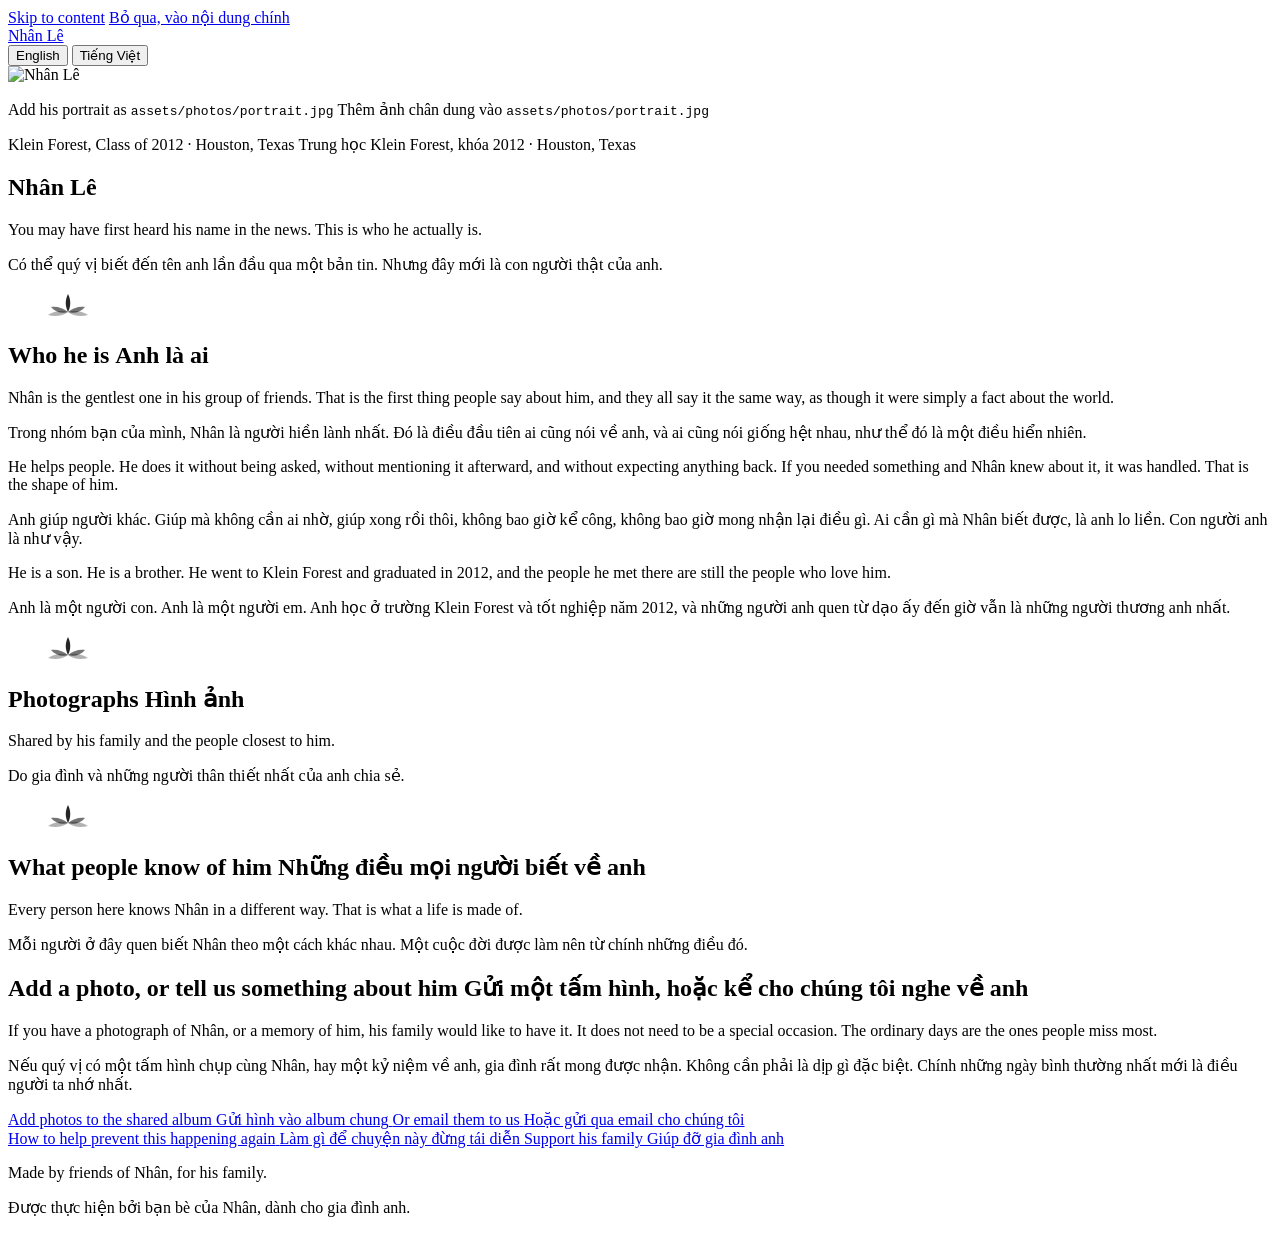
==== index.html @ 488870ab "Add files via upload" ====
<!DOCTYPE html>
<html lang="en" data-lang="en">
<head>
<meta charset="UTF-8">
<meta name="viewport" content="width=device-width, initial-scale=1.0">

<!-- ==========================================================================
     PAGE TITLE AND PREVIEW TEXT
     --------------------------------------------------------------------------
     This is what shows in a browser tab, and what appears when someone
     shares a link to this page on Facebook or in a text message.
     Edit the text between the quote marks. Leave the rest alone.
     ========================================================================== -->

<title>Meet Nhân Lê</title>
<meta name="description" content="Nhân Lê is a son, a brother, and a friend. This is a place to meet him, and to share what you know of him.">
<meta property="og:title" content="Meet Nhân Lê">
<meta property="og:description" content="You may have first heard his name in the news. This is who he actually is.">
<meta property="og:type" content="website">

<!-- Replace the line below with the full web address of the portrait photo
     once the site is live, e.g. https://yourname.github.io/nhan/assets/photos/portrait.jpg
     This controls the picture Facebook shows when someone shares the link. -->
<meta property="og:image" content="assets/photos/portrait.jpg">

<link rel="preconnect" href="https://fonts.googleapis.com">
<link rel="preconnect" href="https://fonts.gstatic.com" crossorigin>
<link href="https://fonts.googleapis.com/css2?family=Be+Vietnam+Pro:ital,wght@0,300;0,400;0,500;0,600;1,400&family=Fraunces:ital,opsz,wght@0,9..144,400;0,9..144,500;1,9..144,400&display=swap" rel="stylesheet">
<link rel="stylesheet" href="assets/styles.css">
</head>

<body>

<!-- ==========================================================================
     SKIP LINK — for people using a screen reader or keyboard only.
     Invisible until tabbed to. Please leave it here.
     ========================================================================== -->
<a class="skip-link" href="#main" data-lang-en>Skip to content</a>
<a class="skip-link" href="#main" lang="vi" data-lang-vi>Bỏ qua, vào nội dung chính</a>


<!-- ==========================================================================
     HEADER — his name, and the language switch
     ========================================================================== -->
<header class="site-header">
  <a class="site-mark" href="index.html">Nhân Lê</a>

  <!-- LANGUAGE SWITCH
       Do not edit these buttons. They turn the whole site between
       English and Vietnamese. -->
  <div class="lang-switch" role="group" aria-label="Language / Ngôn ngữ">
    <button type="button" class="lang-btn" data-set-lang="en">English</button>
    <button type="button" class="lang-btn" data-set-lang="vi" lang="vi">Tiếng Việt</button>
  </div>
</header>


<main id="main">

<!-- ==========================================================================
     SECTION 1 — THE OPENING
     --------------------------------------------------------------------------
     HOW THE TWO LANGUAGES WORK, EVERYWHERE ON THIS SITE:

       Every piece of writing appears twice, one right after the other.
         - the line marked  data-lang-en  is the English
         - the line marked  data-lang-vi  is the Vietnamese

       Only one is ever visible at a time. The site hides the other.

       To change the wording, edit BOTH lines so they keep saying the
       same thing. If you only speak one of the two languages, edit the
       one you know and ask someone to match the other.

     PUTTING THE PHOTO IN:
       Save his portrait as   assets/photos/portrait.jpg
       and it will appear here automatically. Nothing else to change.
     ========================================================================== -->

<section class="opening">
  <div class="opening-portrait">
    <img src="assets/photos/portrait.jpg" alt="Nhân Lê" onerror="this.closest('.opening-portrait').classList.add('is-empty')">
    <!-- If the photo file is missing, this note shows instead so the page
         never looks broken. It disappears on its own once the photo exists. -->
    <p class="portrait-missing">
      <span data-lang-en>Add his portrait as <code>assets/photos/portrait.jpg</code></span>
      <span lang="vi" data-lang-vi>Thêm ảnh chân dung vào <code>assets/photos/portrait.jpg</code></span>
    </p>
  </div>

  <div class="opening-words">
    <p class="eyebrow">
      <span data-lang-en>Klein Forest, Class of 2012 &middot; Houston, Texas</span>
      <span lang="vi" data-lang-vi>Trung học Klein Forest, khóa 2012 &middot; Houston, Texas</span>
    </p>

    <h1 class="display">Nhân Lê</h1>

    <p class="lede" data-lang-en>You may have first heard his name in the news. This is who he actually is.</p>
    <p class="lede" lang="vi" data-lang-vi>Có thể quý vị biết đến tên anh lần đầu qua một bản tin. Nhưng đây mới là con người thật của anh.</p>
  </div>
</section>


<!-- Lotus divider. It repeats between sections. Purely visual. -->
<div class="divider" aria-hidden="true">
  <svg viewBox="0 0 120 28" width="120" height="28" fill="none">
    <path d="M60 4c-3 6-3 12 0 18 3-6 3-12 0-18Z" fill="currentColor" opacity=".85"/>
    <path d="M60 22c-5-4-11-6-17-5 4 5 11 7 17 5Z" fill="currentColor" opacity=".55"/>
    <path d="M60 22c5-4 11-6 17-5-4 5-11 7-17 5Z" fill="currentColor" opacity=".55"/>
    <path d="M60 22c-7-2-14-1-20 3 7 2 15 1 20-3Z" fill="currentColor" opacity=".3"/>
    <path d="M60 22c7-2 14-1 20 3-7 2-15 1-20-3Z" fill="currentColor" opacity=".3"/>
  </svg>
</div>


<!-- ==========================================================================
     SECTION 2 — WHO HE IS
     --------------------------------------------------------------------------
     THIS IS THE MOST IMPORTANT SECTION ON THE SITE, AND THE ONE THAT
     SHOULD BE WRITTEN BY HIS FAMILY, NOT BY US.

     What is written below is a starting point only, drawn from what his
     friends have already said publicly. Please replace it with the
     family's own words as soon as they are ready to give them.

     Keep it in the present tense. He is, not he was.
     ========================================================================== -->

<section class="panel">
  <h2 class="section-title">
    <span data-lang-en>Who he is</span>
    <span lang="vi" data-lang-vi>Anh là ai</span>
  </h2>

  <div class="prose">
    <p data-lang-en>Nhân is the gentlest one in his group of friends. That is the first thing people say about him, and they all say it the same way, as though it were simply a fact about the world.</p>
    <p lang="vi" data-lang-vi>Trong nhóm bạn của mình, Nhân là người hiền lành nhất. Đó là điều đầu tiên ai cũng nói về anh, và ai cũng nói giống hệt nhau, như thể đó là một điều hiển nhiên.</p>

    <p data-lang-en>He helps people. He does it without being asked, without mentioning it afterward, and without expecting anything back. If you needed something and Nhân knew about it, it was handled. That is the shape of him.</p>
    <p lang="vi" data-lang-vi>Anh giúp người khác. Giúp mà không cần ai nhờ, giúp xong rồi thôi, không bao giờ kể công, không bao giờ mong nhận lại điều gì. Ai cần gì mà Nhân biết được, là anh lo liền. Con người anh là như vậy.</p>

    <p data-lang-en>He is a son. He is a brother. He went to Klein Forest and graduated in 2012, and the people he met there are still the people who love him.</p>
    <p lang="vi" data-lang-vi>Anh là một người con. Anh là một người em. Anh học ở trường Klein Forest và tốt nghiệp năm 2012, và những người anh quen từ dạo ấy đến giờ vẫn là những người thương anh nhất.</p>

    <!-- ADD MORE HERE.
         Good things to ask his family and friends for:
           - what he does for work, and what he is like at it
           - the food he makes, or always orders
           - something he is stubborn about
           - a habit everyone teases him for
           - what he is like as a brother, as a son
         One specific detail is worth more than a paragraph of praise. -->
  </div>
</section>


<div class="divider" aria-hidden="true">
  <svg viewBox="0 0 120 28" width="120" height="28" fill="none">
    <path d="M60 4c-3 6-3 12 0 18 3-6 3-12 0-18Z" fill="currentColor" opacity=".85"/>
    <path d="M60 22c-5-4-11-6-17-5 4 5 11 7 17 5Z" fill="currentColor" opacity=".55"/>
    <path d="M60 22c5-4 11-6 17-5-4 5-11 7-17 5Z" fill="currentColor" opacity=".55"/>
    <path d="M60 22c-7-2-14-1-20 3 7 2 15 1 20-3Z" fill="currentColor" opacity=".3"/>
    <path d="M60 22c7-2 14-1 20 3-7 2-15 1-20-3Z" fill="currentColor" opacity=".3"/>
  </svg>
</div>


<!-- ==========================================================================
     SECTION 3 — THE PHOTO WALL
     --------------------------------------------------------------------------
     You do not edit photos here. You edit them in ONE file:

         assets/photos.js

     Open that file and follow the instructions at the top. This section
     fills itself in from whatever is in that file.
     ========================================================================== -->

<section class="panel">
  <h2 class="section-title">
    <span data-lang-en>Photographs</span>
    <span lang="vi" data-lang-vi>Hình ảnh</span>
  </h2>

  <p class="section-note" data-lang-en>Shared by his family and the people closest to him.</p>
  <p class="section-note" lang="vi" data-lang-vi>Do gia đình và những người thân thiết nhất của anh chia sẻ.</p>

  <!-- The photo wall builds itself here. Do not type anything inside this div. -->
  <div class="photo-wall" id="photo-wall"></div>
</section>


<div class="divider" aria-hidden="true">
  <svg viewBox="0 0 120 28" width="120" height="28" fill="none">
    <path d="M60 4c-3 6-3 12 0 18 3-6 3-12 0-18Z" fill="currentColor" opacity=".85"/>
    <path d="M60 22c-5-4-11-6-17-5 4 5 11 7 17 5Z" fill="currentColor" opacity=".55"/>
    <path d="M60 22c5-4 11-6 17-5-4 5-11 7-17 5Z" fill="currentColor" opacity=".55"/>
    <path d="M60 22c-7-2-14-1-20 3 7 2 15 1 20-3Z" fill="currentColor" opacity=".3"/>
    <path d="M60 22c7-2 14-1 20 3-7 2-15 1-20-3Z" fill="currentColor" opacity=".3"/>
  </svg>
</div>


<!-- ==========================================================================
     SECTION 4 — MEMORIES
     --------------------------------------------------------------------------
     Same idea as the photos. You do not edit memories here.
     You edit them in ONE file:

         assets/memories.js

     Each memory is labelled by how that person knows Nhân, because that
     is the whole point of this page.
     ========================================================================== -->

<section class="panel">
  <h2 class="section-title">
    <span data-lang-en>What people know of him</span>
    <span lang="vi" data-lang-vi>Những điều mọi người biết về anh</span>
  </h2>

  <p class="section-note" data-lang-en>Every person here knows Nhân in a different way. That is what a life is made of.</p>
  <p class="section-note" lang="vi" data-lang-vi>Mỗi người ở đây quen biết Nhân theo một cách khác nhau. Một cuộc đời được làm nên từ chính những điều đó.</p>

  <!-- The memory wall builds itself here. Do not type anything inside this div. -->
  <div class="memory-wall" id="memory-wall"></div>
</section>


<!-- ==========================================================================
     SECTION 5 — HOW TO ADD SOMETHING
     --------------------------------------------------------------------------
     >>> YOU MUST EDIT THIS SECTION BEFORE SHARING THE SITE. <<<

     Right now the two buttons below do nothing. Replace the # in each
     href="#" with a real web address:

       1. PHOTO ALBUM LINK
          Make a shared album in Google Photos, set it so anyone with the
          link can ADD photos, then paste that link in.

       2. EMAIL ADDRESS
          Replace the whole href with:  mailto:youraddress@example.com
          and put the same address in the visible text too.

     A QR CODE (optional but very useful at a gathering or a service):
       Once the album link exists, generate a free QR code for it, save
       the image as   assets/photos/qr-album.png   and it will appear
       automatically in the box below.
     ========================================================================== -->

<section class="panel invite">
  <h2 class="section-title">
    <span data-lang-en>Add a photo, or tell us something about him</span>
    <span lang="vi" data-lang-vi>Gửi một tấm hình, hoặc kể cho chúng tôi nghe về anh</span>
  </h2>

  <p class="prose-center" data-lang-en>If you have a photograph of Nhân, or a memory of him, his family would like to have it. It does not need to be a special occasion. The ordinary days are the ones people miss most.</p>
  <p class="prose-center" lang="vi" data-lang-vi>Nếu quý vị có một tấm hình chụp cùng Nhân, hay một kỷ niệm về anh, gia đình rất mong được nhận. Không cần phải là dịp gì đặc biệt. Chính những ngày bình thường nhất mới là điều người ta nhớ nhất.</p>

  <div class="invite-actions">
    <a class="button" href="#">
      <span data-lang-en>Add photos to the shared album</span>
      <span lang="vi" data-lang-vi>Gửi hình vào album chung</span>
    </a>
    <a class="button button-quiet" href="#">
      <span data-lang-en>Or email them to us</span>
      <span lang="vi" data-lang-vi>Hoặc gửi qua email cho chúng tôi</span>
    </a>
  </div>

  <div class="qr" id="qr-box">
    <img src="assets/photos/qr-album.png" alt="" onerror="document.getElementById('qr-box').remove()">
    <p class="qr-caption">
      <span data-lang-en>Scan to add photos</span>
      <span lang="vi" data-lang-vi>Quét mã để gửi hình</span>
    </p>
  </div>
</section>

</main>


<!-- ==========================================================================
     FOOTER
     --------------------------------------------------------------------------
     The link to the fundraiser and the link to the action page live here,
     quietly, on purpose. This page is about Nhân. Everything else is one
     step away, for people who want it.

     >>> REPLACE the fundraiser web address below if it ever changes. <<<
     ========================================================================== -->

<footer class="site-footer">
  <div class="footer-links">
    <a href="action.html">
      <span data-lang-en>How to help prevent this happening again</span>
      <span lang="vi" data-lang-vi>Làm gì để chuyện này đừng tái diễn</span>
    </a>
    <a href="https://gofund.me/b8721de58" rel="noopener">
      <span data-lang-en>Support his family</span>
      <span lang="vi" data-lang-vi>Giúp đỡ gia đình anh</span>
    </a>
  </div>

  <p class="footer-note" data-lang-en>Made by friends of Nhân, for his family.</p>
  <p class="footer-note" lang="vi" data-lang-vi>Được thực hiện bởi bạn bè của Nhân, dành cho gia đình anh.</p>
</footer>


<!-- The order of these three files matters. Leave it as it is. -->
<script src="assets/photos.js"></script>
<script src="assets/memories.js"></script>
<script src="assets/site.js"></script>

</body>
</html>
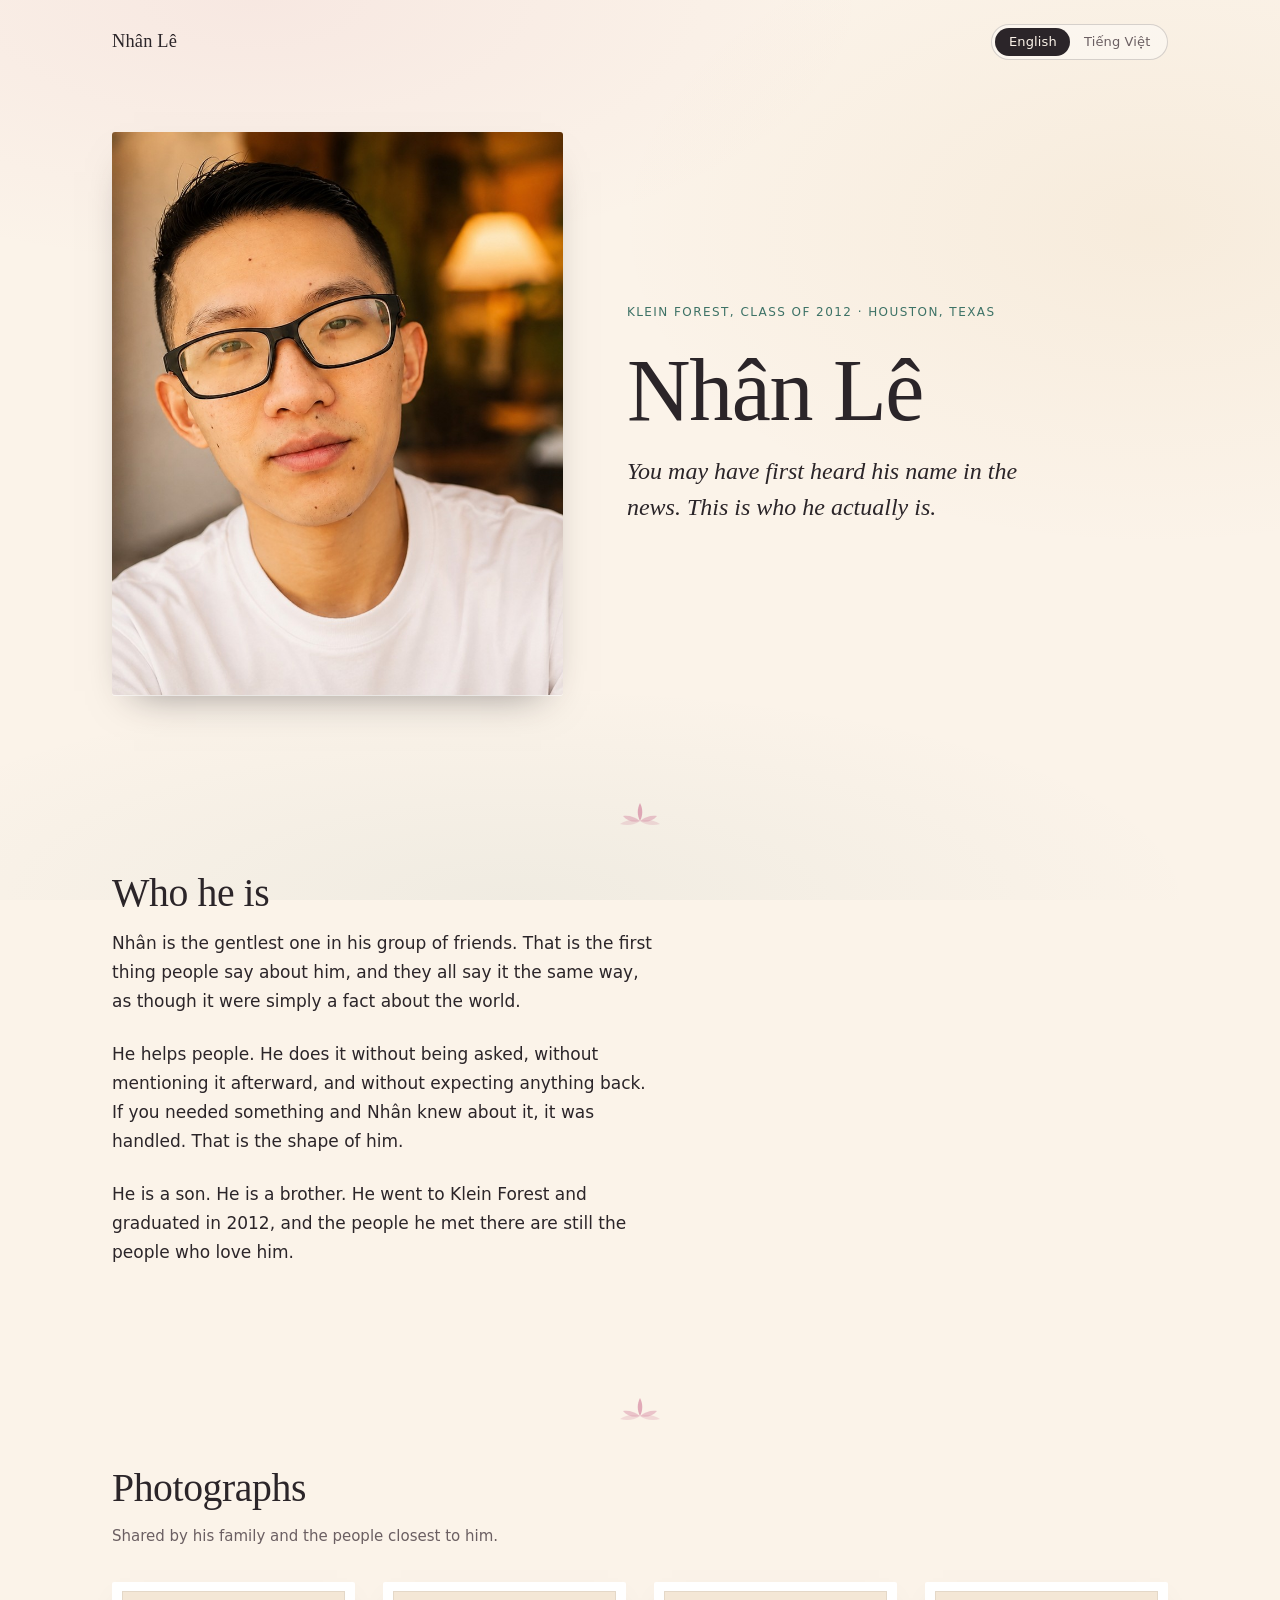
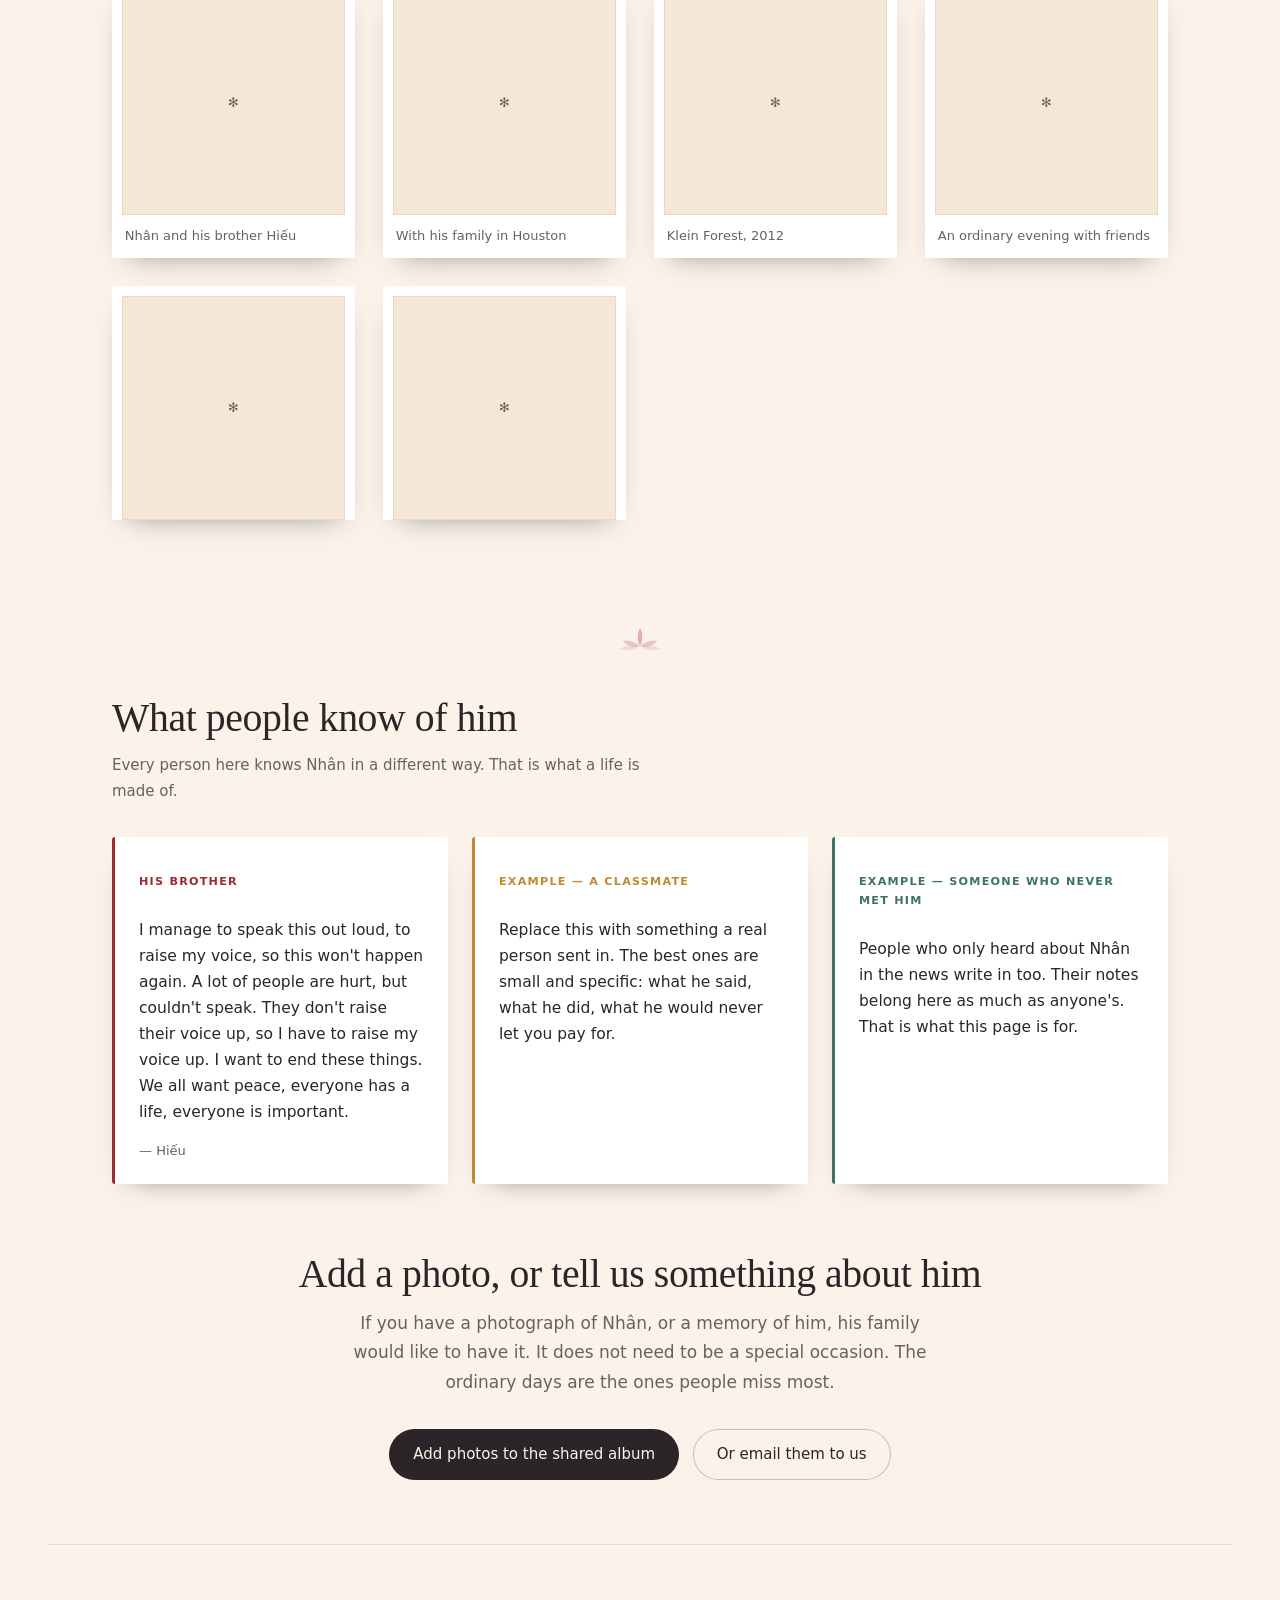
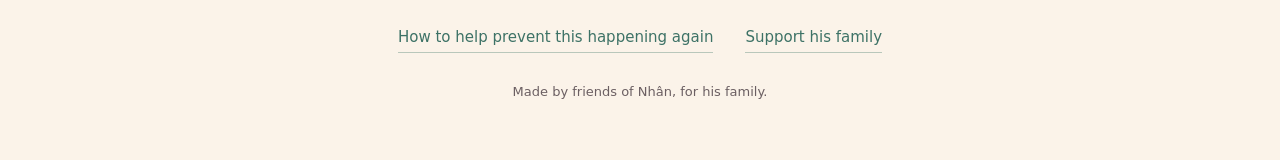
==== commit b9a71557: "Update index.html" ====
--- a/index.html
+++ b/index.html
@@ -260,11 +260,11 @@
   <p class="prose-center" lang="vi" data-lang-vi>Nếu quý vị có một tấm hình chụp cùng Nhân, hay một kỷ niệm về anh, gia đình rất mong được nhận. Không cần phải là dịp gì đặc biệt. Chính những ngày bình thường nhất mới là điều người ta nhớ nhất.</p>
 
   <div class="invite-actions">
-    <a class="button" href="#">
+    <a class="button" href="https://photos.app.goo.gl/5ySRsDkdZ94eQfMA6">
       <span data-lang-en>Add photos to the shared album</span>
       <span lang="vi" data-lang-vi>Gửi hình vào album chung</span>
     </a>
-    <a class="button button-quiet" href="#">
+    <a class="button button-quiet" href="mailto:doandjoey@gmail.com">
       <span data-lang-en>Or email them to us</span>
       <span lang="vi" data-lang-vi>Hoặc gửi qua email cho chúng tôi</span>
     </a>
--- a/assets/styles.css
+++ b/assets/styles.css
@@ -0,0 +1,585 @@
+/* ==========================================================================
+   MEET NHÂN LÊ — STYLESHEET
+   ==========================================================================
+
+   This file controls how the site looks. You do not need to touch it to
+   add photos, memories, or text. Only come in here if you want to change
+   colours, spacing, or type.
+
+   WHERE THE COLOURS COME FROM
+   ---------------------------
+   They are taken from Đông Hồ folk woodblock printing, where every colour
+   was made from something real: red from gravel stone, yellow from the
+   sophora flower, blue-green from copper rust and indigo leaf, black from
+   burnt bamboo leaves, and the warm shimmering paper from crushed
+   seashell (điệp).
+
+   Deliberately NOT used: stark white, and the heavy white-and-incense
+   imagery of a Vietnamese funeral. This page is about a living person and
+   the people connected to him, so it is warm rather than mournful. If the
+   family ever wants it to become a formal memorial, that is a decision
+   for them to make on purpose, not something built in by default.
+   ========================================================================== */
+
+:root {
+
+  /* ---- COLOURS. Change a value here and it changes everywhere. ---------- */
+  --paper:      #FBF3E9;  /* điệp paper — the warm background            */
+  --paper-deep: #F4E7D6;  /* a slightly deeper paper, for panels          */
+  --ink:        #2B2529;  /* burnt bamboo black — all body text           */
+  --ink-soft:   #6B5F62;  /* quieter text, captions, notes                */
+  --lotus:      #C4557F;  /* lotus pink — the main accent                 */
+  --gold:       #C08A2E;  /* sophora yellow — small highlights            */
+  --jade:       #3D7266;  /* copper rust green — the second accent        */
+  --crimson:    #9E2A32;  /* gravel red — used very sparingly             */
+
+  /* ---- TYPE ------------------------------------------------------------
+     Be Vietnam Pro was designed by Vietnamese type designers and handles
+     stacked accents (ế ộ ữ ằ) correctly. It is listed as a fallback after
+     the display face on purpose, so any character the display face is
+     missing still renders properly instead of breaking.
+
+     IF ANY VIETNAMESE ACCENT EVER LOOKS WRONG OR CUT OFF:
+     change --font-display below to  'Be Vietnam Pro', Georgia, serif
+     and the problem will go away.                                         */
+  --font-display: 'Fraunces', 'Be Vietnam Pro', Georgia, serif;
+  --font-body:    'Be Vietnam Pro', system-ui, -apple-system, sans-serif;
+
+  /* ---- SPACING --------------------------------------------------------- */
+  --gutter: clamp(1.25rem, 5vw, 4rem);
+  --measure: 34rem;   /* how wide a paragraph is allowed to get */
+}
+
+
+/* ==========================================================================
+   THE LANGUAGE SWITCH — how the two languages hide and show
+   --------------------------------------------------------------------------
+   Anything marked data-lang-vi disappears while the site is in English,
+   and anything marked data-lang-en disappears while it is in Vietnamese.
+   This is the entire mechanism. Please leave these four lines alone.
+   ========================================================================== */
+
+html[data-lang="en"] [data-lang-vi] { display: none !important; }
+html[data-lang="vi"] [data-lang-en] { display: none !important; }
+
+
+/* ==========================================================================
+   FOUNDATIONS
+   ========================================================================== */
+
+*, *::before, *::after { box-sizing: border-box; }
+
+html { scroll-behavior: smooth; }
+
+body {
+  margin: 0;
+  background-color: var(--paper);
+  /* The faint shimmer of điệp paper. Two very soft washes of colour. */
+  background-image:
+    radial-gradient(ellipse 80% 50% at 20% 0%,   rgba(196, 85, 127, .07), transparent 60%),
+    radial-gradient(ellipse 70% 60% at 90% 25%,  rgba(192, 138, 46, .07), transparent 60%),
+    radial-gradient(ellipse 90% 40% at 40% 100%, rgba(61, 114, 102, .06), transparent 60%);
+  background-attachment: fixed;
+  color: var(--ink);
+  font-family: var(--font-body);
+  font-weight: 400;
+  font-size: clamp(1rem, .96rem + .2vw, 1.0625rem);
+  line-height: 1.72;
+  -webkit-font-smoothing: antialiased;
+}
+
+img { max-width: 100%; display: block; }
+
+a { color: inherit; }
+
+code {
+  font-family: ui-monospace, 'SF Mono', Menlo, monospace;
+  font-size: .85em;
+  background: rgba(43, 37, 41, .07);
+  padding: .1em .35em;
+  border-radius: 3px;
+}
+
+/* Keyboard users must always be able to see where they are. */
+:focus-visible {
+  outline: 2px solid var(--lotus);
+  outline-offset: 3px;
+  border-radius: 2px;
+}
+
+.skip-link {
+  position: absolute;
+  left: -9999px;
+  top: .5rem;
+  background: var(--ink);
+  color: var(--paper);
+  padding: .6rem 1rem;
+  border-radius: 4px;
+  z-index: 100;
+  text-decoration: none;
+}
+.skip-link:focus { left: .5rem; }
+
+
+/* ==========================================================================
+   HEADER
+   ========================================================================== */
+
+.site-header {
+  display: flex;
+  align-items: center;
+  justify-content: space-between;
+  gap: 1rem;
+  padding: 1.5rem var(--gutter);
+  max-width: 74rem;
+  margin: 0 auto;
+}
+
+.site-mark {
+  font-family: var(--font-display);
+  font-size: 1.15rem;
+  letter-spacing: .01em;
+  text-decoration: none;
+  color: var(--ink);
+}
+
+.lang-switch {
+  display: flex;
+  border: 1px solid rgba(43, 37, 41, .18);
+  border-radius: 999px;
+  padding: 3px;
+  background: rgba(255, 255, 255, .4);
+}
+
+.lang-btn {
+  font-family: var(--font-body);
+  font-size: .8125rem;
+  font-weight: 500;
+  letter-spacing: .01em;
+  padding: .4rem .85rem;
+  border: 0;
+  border-radius: 999px;
+  background: transparent;
+  color: var(--ink-soft);
+  cursor: pointer;
+  transition: background-color .2s ease, color .2s ease;
+}
+.lang-btn:hover { color: var(--ink); }
+
+/* The button for the language you are currently reading is filled in. */
+html[data-lang="en"] .lang-btn[data-set-lang="en"],
+html[data-lang="vi"] .lang-btn[data-set-lang="vi"] {
+  background: var(--ink);
+  color: var(--paper);
+}
+
+
+/* ==========================================================================
+   THE OPENING — portrait and name
+   ========================================================================== */
+
+.opening {
+  max-width: 74rem;
+  margin: 0 auto;
+  padding: clamp(1rem, 4vw, 3rem) var(--gutter) clamp(2rem, 6vw, 4rem);
+  display: grid;
+  grid-template-columns: minmax(0, 5fr) minmax(0, 6fr);
+  gap: clamp(1.5rem, 5vw, 4rem);
+  align-items: center;
+}
+
+.opening-portrait {
+  position: relative;
+  border-radius: 3px;
+  overflow: hidden;
+  /* A soft lacquer-like frame rather than a hard border. */
+  box-shadow:
+    0 1px 0 rgba(255,255,255,.6),
+    0 18px 40px -22px rgba(43, 37, 41, .55);
+}
+
+.opening-portrait img {
+  width: 100%;
+  aspect-ratio: 4 / 5;
+  object-fit: cover;
+}
+
+/* Shown only when the portrait file has not been added yet. */
+.portrait-missing { display: none; }
+.opening-portrait.is-empty {
+  background: var(--paper-deep);
+  aspect-ratio: 4 / 5;
+  display: grid;
+  place-items: center;
+  box-shadow: inset 0 0 0 1px rgba(43,37,41,.12);
+}
+.opening-portrait.is-empty img { display: none; }
+.opening-portrait.is-empty .portrait-missing {
+  display: block;
+  margin: 0;
+  padding: 1.5rem;
+  text-align: center;
+  font-size: .875rem;
+  line-height: 1.6;
+  color: var(--ink-soft);
+}
+
+.eyebrow {
+  margin: 0 0 1rem;
+  font-size: .75rem;
+  font-weight: 500;
+  letter-spacing: .12em;
+  text-transform: uppercase;
+  color: var(--jade);
+}
+
+.display {
+  font-family: var(--font-display);
+  font-weight: 400;
+  font-size: clamp(3rem, 9vw, 5.5rem);
+  line-height: .96;
+  letter-spacing: -.015em;
+  margin: 0 0 1.25rem;
+  /* Vietnamese names carry accents above the letters. Give them room. */
+  padding-top: .12em;
+}
+
+.lede {
+  font-family: var(--font-display);
+  font-style: italic;
+  font-size: clamp(1.125rem, 1rem + .7vw, 1.5rem);
+  line-height: 1.5;
+  color: var(--ink);
+  max-width: 26rem;
+  margin: 0;
+}
+
+
+/* ==========================================================================
+   DIVIDER — the lotus between sections
+   ========================================================================== */
+
+.divider {
+  display: grid;
+  place-items: center;
+  color: var(--lotus);
+  opacity: .55;
+  padding: clamp(1rem, 4vw, 2.5rem) 0;
+}
+
+
+/* ==========================================================================
+   PANELS AND TEXT
+   ========================================================================== */
+
+.panel {
+  max-width: 74rem;
+  margin: 0 auto;
+  padding: 0 var(--gutter) clamp(2rem, 6vw, 4rem);
+}
+
+.section-title {
+  font-family: var(--font-display);
+  font-weight: 400;
+  font-size: clamp(1.65rem, 1.2rem + 1.6vw, 2.5rem);
+  line-height: 1.15;
+  letter-spacing: -.01em;
+  margin: 0 0 .75rem;
+  padding-top: .1em;
+}
+
+.section-note {
+  margin: 0 0 2rem;
+  color: var(--ink-soft);
+  font-size: .9375rem;
+  max-width: var(--measure);
+}
+
+.prose { max-width: var(--measure); }
+.prose p { margin: 0 0 1.35em; }
+.prose p:last-child { margin-bottom: 0; }
+
+.prose-center {
+  max-width: 36rem;
+  margin: 0 auto 2rem;
+  text-align: center;
+  color: var(--ink-soft);
+}
+
+
+/* ==========================================================================
+   PHOTO WALL
+   ========================================================================== */
+
+.photo-wall {
+  display: grid;
+  grid-template-columns: repeat(auto-fill, minmax(200px, 1fr));
+  gap: clamp(1rem, 2.5vw, 1.75rem);
+}
+
+.photo {
+  margin: 0;
+  background: #fff;
+  padding: .6rem .6rem 0;
+  border-radius: 2px;
+  box-shadow: 0 12px 28px -18px rgba(43, 37, 41, .6);
+  transition: transform .3s ease, box-shadow .3s ease;
+}
+.photo:hover {
+  transform: translateY(-3px);
+  box-shadow: 0 20px 34px -18px rgba(43, 37, 41, .55);
+}
+
+.photo img {
+  width: 100%;
+  aspect-ratio: 1 / 1;
+  object-fit: cover;
+  border-radius: 1px;
+}
+
+/* Used for placeholder tiles, before real photographs are added. */
+.photo-blank {
+  width: 100%;
+  aspect-ratio: 1 / 1;
+  background: var(--paper-deep);
+  display: grid;
+  place-items: center;
+  color: var(--ink-soft);
+  font-size: .8125rem;
+  box-shadow: inset 0 0 0 1px rgba(43,37,41,.08);
+}
+
+.photo figcaption {
+  padding: .7rem .2rem .8rem;
+  font-size: .8125rem;
+  line-height: 1.5;
+  color: var(--ink-soft);
+}
+
+
+/* ==========================================================================
+   MEMORY WALL — the notes people leave
+   --------------------------------------------------------------------------
+   Each note is labelled with how that person knows Nhân. The label is not
+   decoration: it is the point of the page.
+   ========================================================================== */
+
+.memory-wall {
+  display: grid;
+  grid-template-columns: repeat(auto-fill, minmax(min(100%, 19rem), 1fr));
+  gap: clamp(1rem, 2.5vw, 1.5rem);
+}
+
+.memory {
+  background: #fff;
+  border-radius: 3px;
+  padding: 1.5rem 1.5rem 1.35rem;
+  box-shadow: 0 12px 26px -20px rgba(43, 37, 41, .7);
+  /* The coloured edge on the left changes with the relationship. */
+  border-left: 3px solid var(--lotus);
+  display: flex;
+  flex-direction: column;
+  gap: .9rem;
+}
+
+.memory-relation {
+  font-size: .7rem;
+  font-weight: 600;
+  letter-spacing: .11em;
+  text-transform: uppercase;
+  color: var(--lotus);
+}
+
+.memory-text {
+  margin: 0;
+  font-size: .96875rem;
+  line-height: 1.68;
+}
+
+.memory-name {
+  margin: 0;
+  margin-top: auto;
+  font-size: .8125rem;
+  color: var(--ink-soft);
+}
+
+/* The four relationship colours. Set in assets/memories.js by writing
+   family / friend / school / stranger as the "circle" for each memory. */
+.memory[data-circle="family"]   { border-left-color: var(--crimson); }
+.memory[data-circle="family"]   .memory-relation { color: var(--crimson); }
+.memory[data-circle="friend"]   { border-left-color: var(--lotus); }
+.memory[data-circle="friend"]   .memory-relation { color: var(--lotus); }
+.memory[data-circle="school"]   { border-left-color: var(--gold); }
+.memory[data-circle="school"]   .memory-relation { color: var(--gold); }
+.memory[data-circle="stranger"] { border-left-color: var(--jade); }
+.memory[data-circle="stranger"] .memory-relation { color: var(--jade); }
+
+
+/* ==========================================================================
+   THE INVITATION
+   ========================================================================== */
+
+.invite {
+  text-align: center;
+}
+
+.invite-actions {
+  display: flex;
+  flex-wrap: wrap;
+  gap: .85rem;
+  justify-content: center;
+}
+
+.button {
+  display: inline-block;
+  font-size: .9375rem;
+  font-weight: 500;
+  text-decoration: none;
+  padding: .8rem 1.5rem;
+  border-radius: 999px;
+  background: var(--ink);
+  color: var(--paper);
+  transition: transform .2s ease, opacity .2s ease;
+}
+.button:hover { transform: translateY(-1px); opacity: .9; }
+
+.button-quiet {
+  background: transparent;
+  color: var(--ink);
+  box-shadow: inset 0 0 0 1px rgba(43, 37, 41, .25);
+}
+
+.qr {
+  margin: 2.5rem auto 0;
+  width: 10rem;
+}
+.qr img { width: 100%; border-radius: 4px; }
+.qr-caption {
+  margin: .7rem 0 0;
+  font-size: .8125rem;
+  color: var(--ink-soft);
+}
+
+
+/* ==========================================================================
+   FOOTER
+   ========================================================================== */
+
+.site-footer {
+  max-width: 74rem;
+  margin: 0 auto;
+  padding: clamp(2.5rem, 7vw, 5rem) var(--gutter) 3.5rem;
+  border-top: 1px solid rgba(43, 37, 41, .12);
+  text-align: center;
+}
+
+.footer-links {
+  display: flex;
+  flex-wrap: wrap;
+  gap: .5rem 2rem;
+  justify-content: center;
+  margin-bottom: 1.75rem;
+}
+
+.footer-links a {
+  font-size: .9375rem;
+  text-decoration: none;
+  color: var(--jade);
+  border-bottom: 1px solid rgba(61, 114, 102, .35);
+  padding-bottom: 1px;
+  transition: color .2s ease, border-color .2s ease;
+}
+.footer-links a:hover { color: var(--ink); border-bottom-color: var(--ink); }
+
+.footer-note {
+  margin: 0;
+  font-size: .8125rem;
+  color: var(--ink-soft);
+}
+
+
+/* ==========================================================================
+   THE ACTION PAGE (action.html)
+   ========================================================================== */
+
+.action-intro {
+  max-width: 74rem;
+  margin: 0 auto;
+  padding: clamp(1rem, 4vw, 2.5rem) var(--gutter) clamp(1.5rem, 4vw, 3rem);
+}
+
+.action-intro .display { font-size: clamp(2.25rem, 6vw, 3.75rem); }
+
+.step {
+  max-width: var(--measure);
+  padding: 1.75rem 0;
+  border-top: 1px solid rgba(43, 37, 41, .14);
+}
+.step:first-of-type { border-top: 0; }
+
+.step h3 {
+  font-family: var(--font-display);
+  font-weight: 500;
+  font-size: 1.25rem;
+  margin: 0 0 .5rem;
+}
+
+.step p { margin: 0 0 .85rem; }
+.step p:last-child { margin-bottom: 0; }
+
+.step-why {
+  color: var(--ink-soft);
+  font-size: .9375rem;
+}
+
+/* The copy-and-send wording, set apart so it is obviously a thing to use. */
+.script {
+  margin: 0;
+  padding: 1.1rem 1.25rem;
+  background: rgba(255, 255, 255, .65);
+  border-left: 3px solid var(--gold);
+  border-radius: 0 3px 3px 0;
+  font-size: .9375rem;
+  line-height: 1.62;
+}
+
+.step a { color: var(--jade); }
+
+.callout {
+  max-width: var(--measure);
+  margin: 2.5rem 0 0;
+  padding: 1.35rem 1.5rem;
+  background: rgba(158, 42, 50, .06);
+  border-radius: 4px;
+  font-size: .9375rem;
+  line-height: 1.65;
+}
+.callout strong { color: var(--crimson); }
+
+
+/* ==========================================================================
+   SMALL SCREENS
+   ========================================================================== */
+
+@media (max-width: 46rem) {
+  .opening {
+    grid-template-columns: 1fr;
+    padding-top: 0;
+  }
+  .opening-portrait { max-width: 22rem; }
+  .lede { max-width: none; }
+  .site-header { flex-wrap: wrap; }
+}
+
+
+/* ==========================================================================
+   For anyone who has asked their device to reduce motion.
+   ========================================================================== */
+
+@media (prefers-reduced-motion: reduce) {
+  html { scroll-behavior: auto; }
+  *, *::before, *::after {
+    animation-duration: .01ms !important;
+    transition-duration: .01ms !important;
+  }
+}
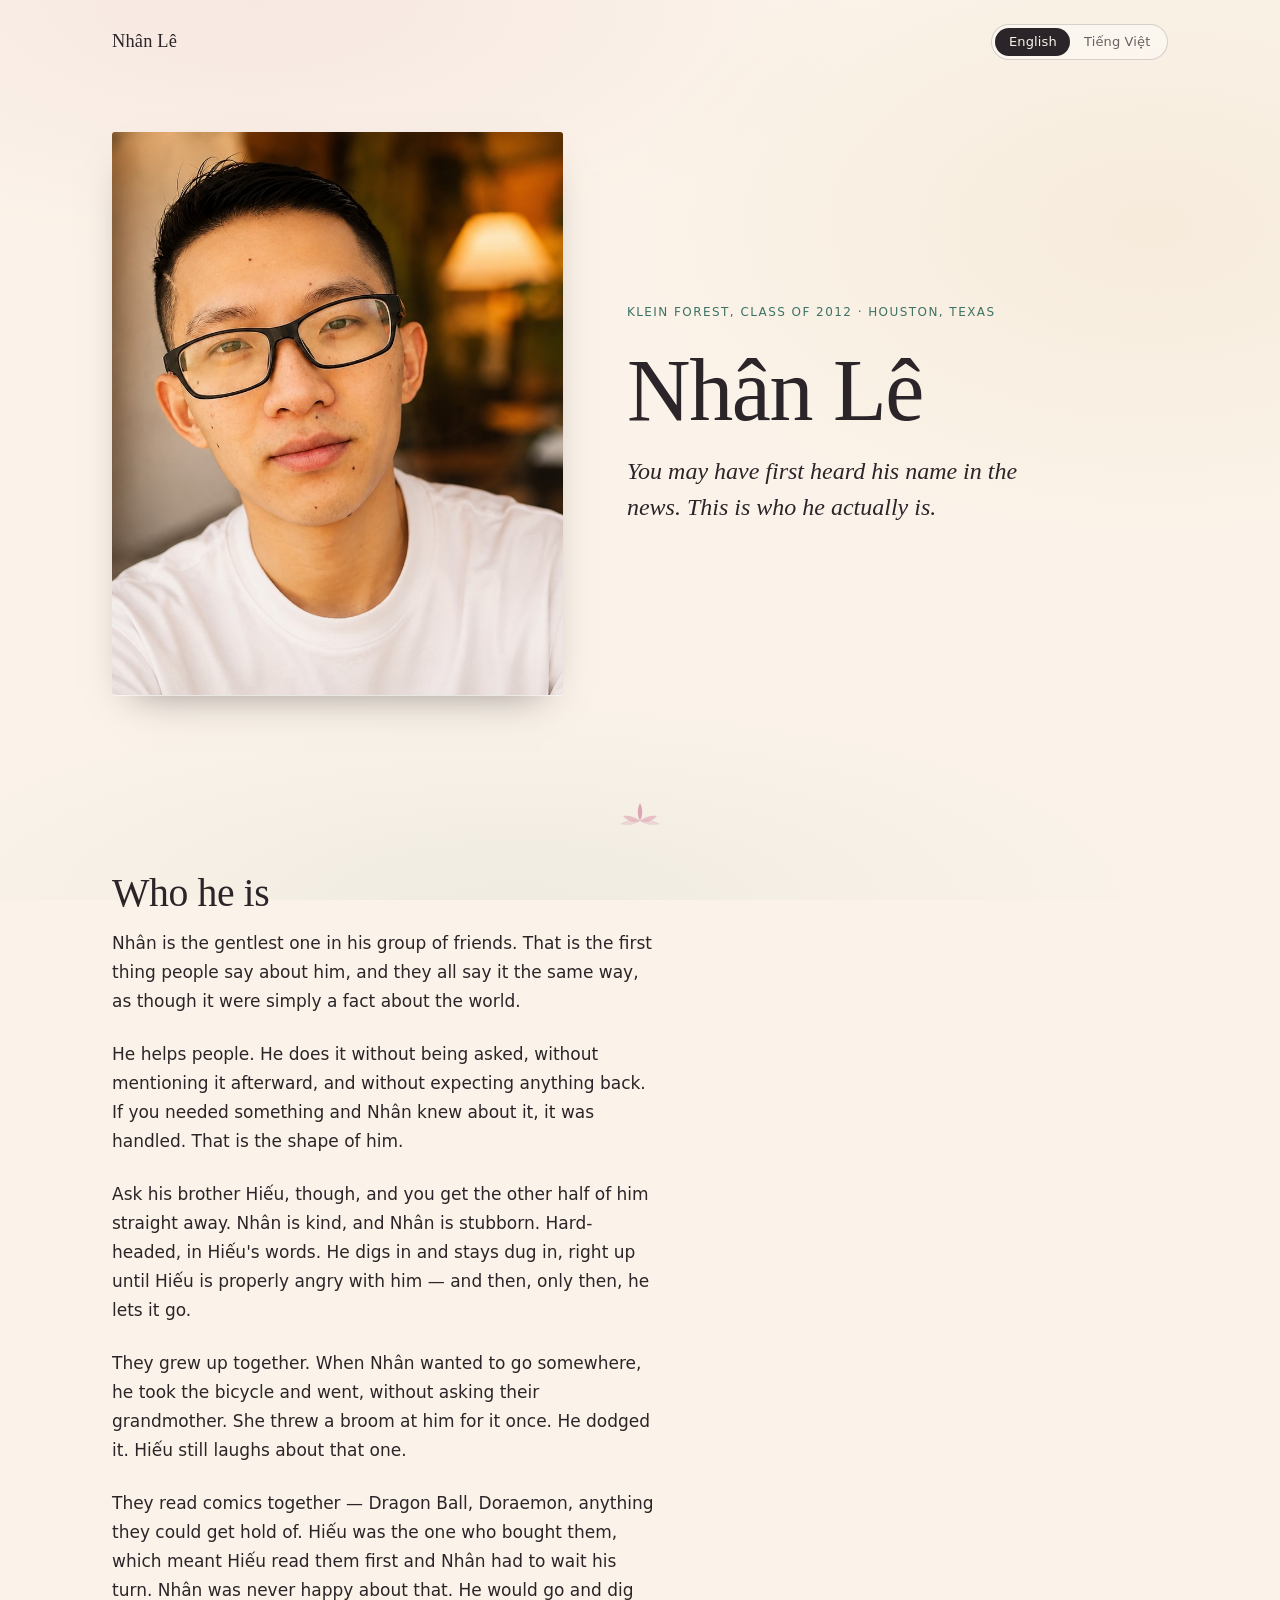
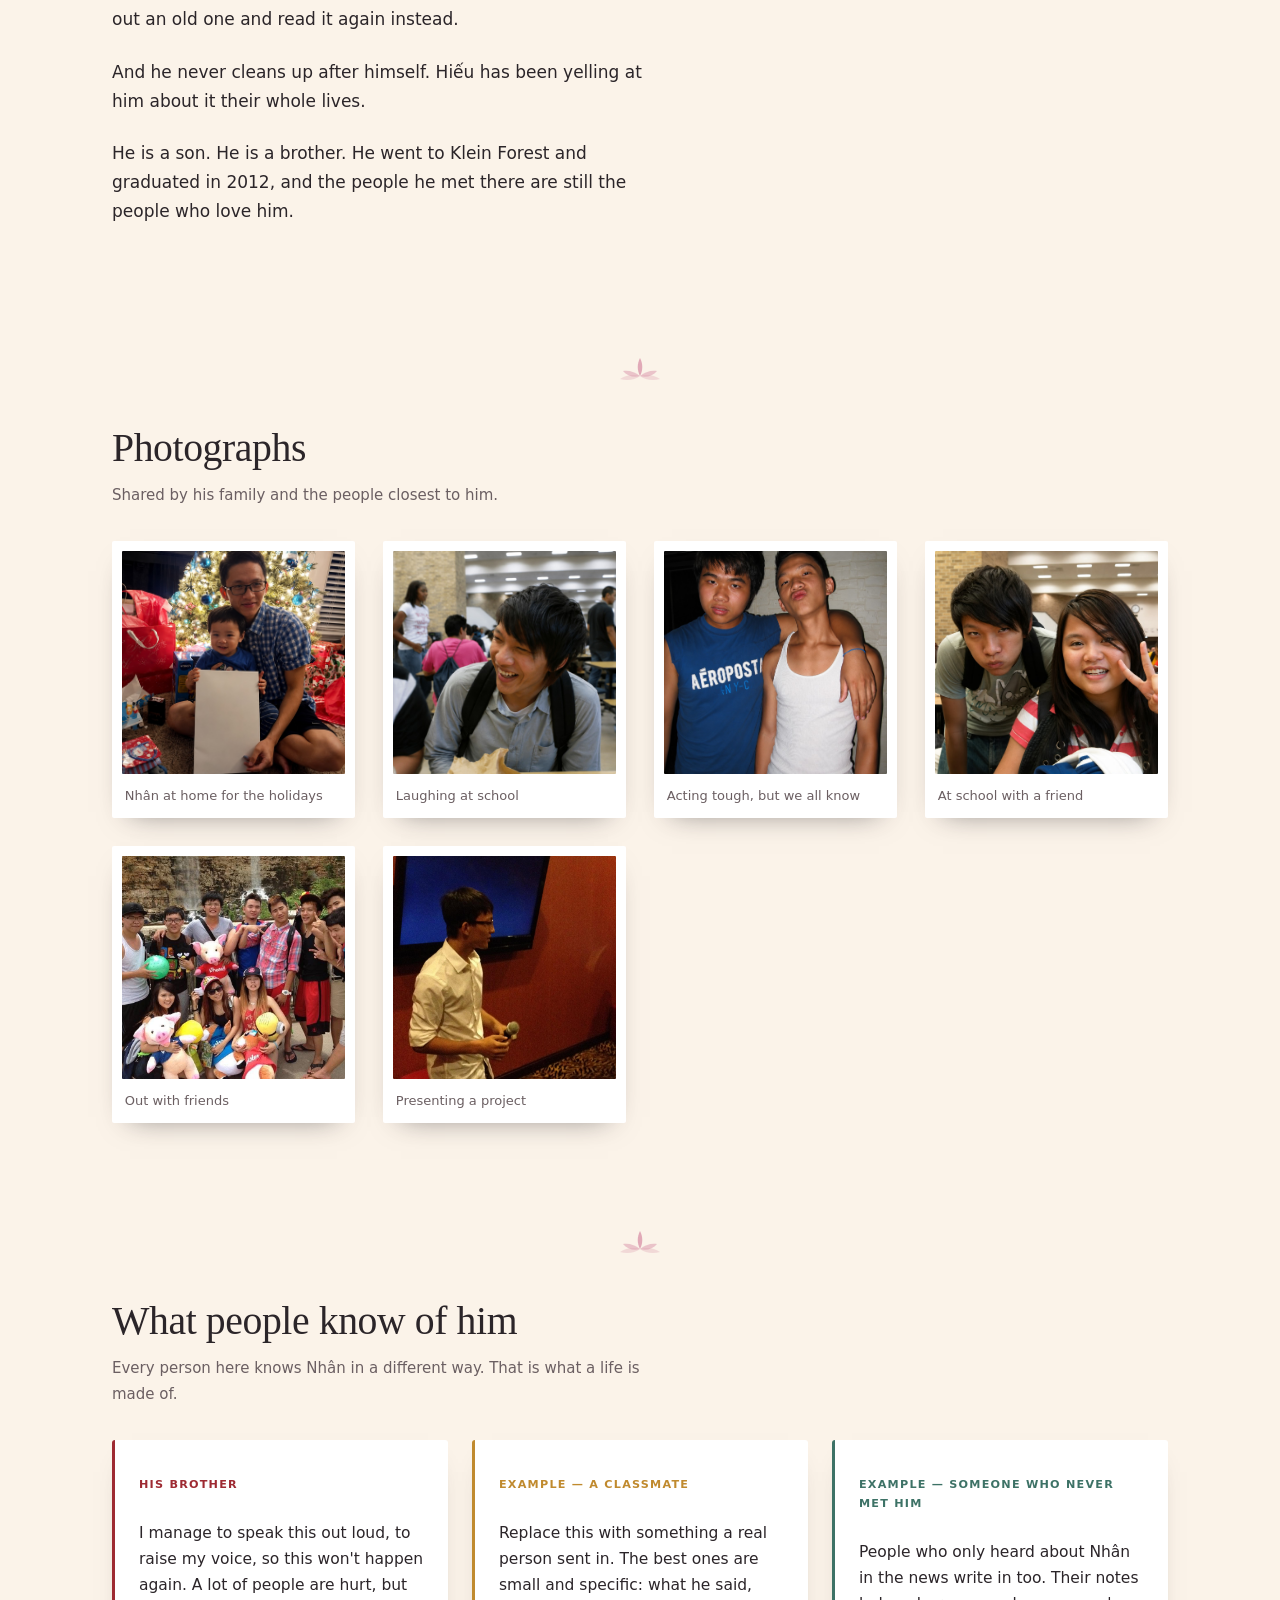
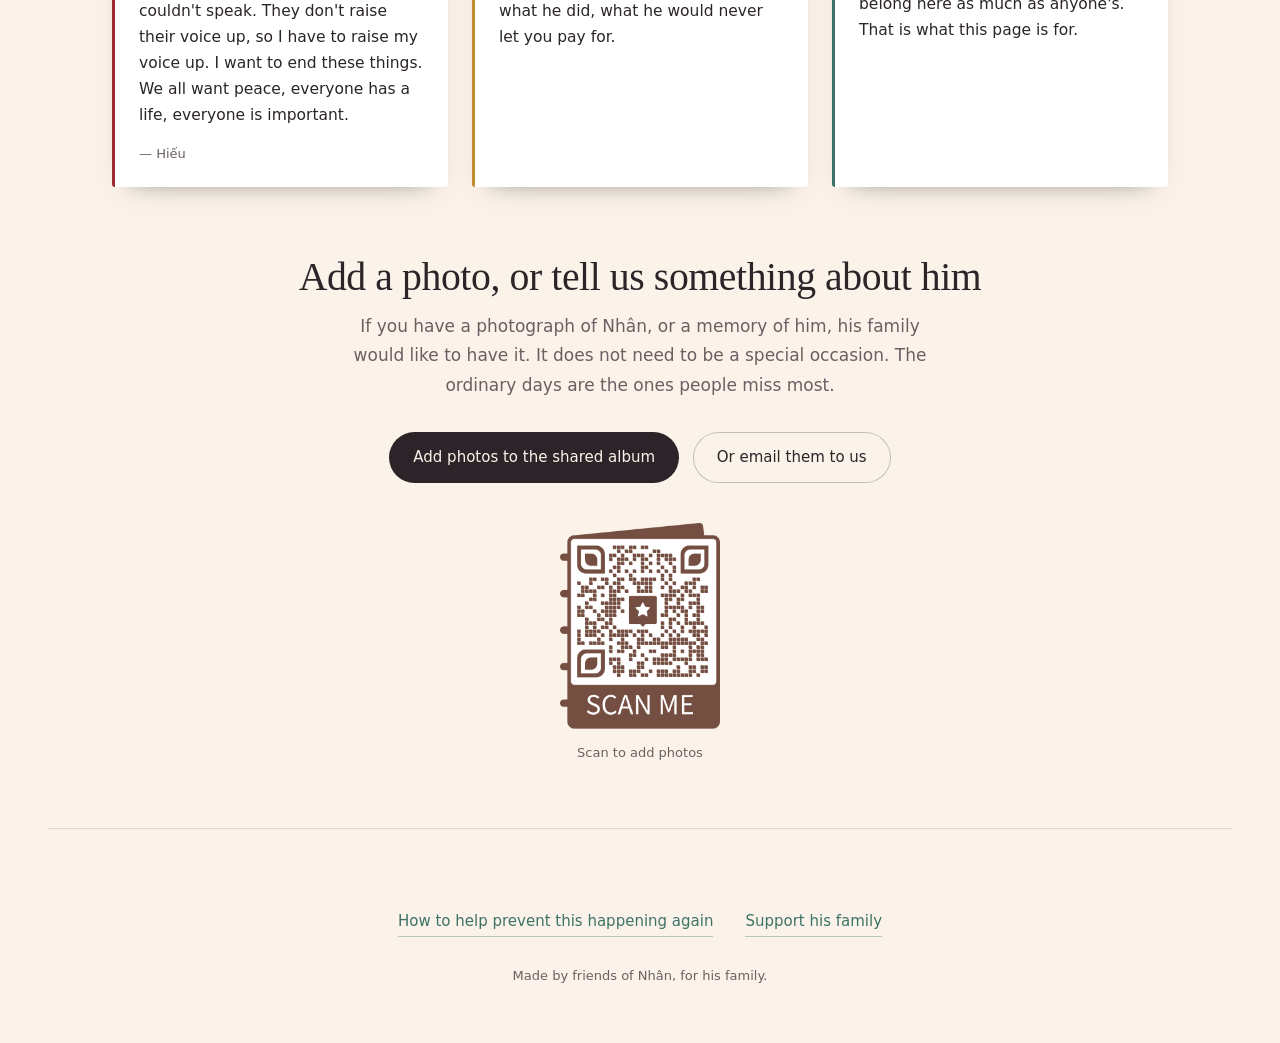
==== commit 6cfcac64: "Update index.html" ====
--- a/index.html
+++ b/index.html
@@ -140,17 +140,35 @@
     <p data-lang-en>He helps people. He does it without being asked, without mentioning it afterward, and without expecting anything back. If you needed something and Nhân knew about it, it was handled. That is the shape of him.</p>
     <p lang="vi" data-lang-vi>Anh giúp người khác. Giúp mà không cần ai nhờ, giúp xong rồi thôi, không bao giờ kể công, không bao giờ mong nhận lại điều gì. Ai cần gì mà Nhân biết được, là anh lo liền. Con người anh là như vậy.</p>
 
+    <!-- ======================================================================
+         EVERYTHING BELOW THIS LINE COMES FROM HIẾU, NHÂN'S BROTHER.
+         It is his account of growing up with him. Please do not change the
+         substance of it without asking him. If he sends more, add it here.
+         ====================================================================== -->
+
+    <p data-lang-en>Ask his brother Hiếu, though, and you get the other half of him straight away. Nhân is kind, and Nhân is stubborn. Hard-headed, in Hiếu's words. He digs in and stays dug in, right up until Hiếu is properly angry with him — and then, only then, he lets it go.</p>
+    <p lang="vi" data-lang-vi>Nhưng nếu hỏi anh Hiếu, anh trai của Nhân, thì anh sẽ kể ngay cho nghe nửa còn lại của con người ấy. Nhân hiền, mà Nhân cũng lì. Cứng đầu, theo đúng chữ anh Hiếu dùng. Nhân đã không chịu là nhất định không chịu, cho tới khi anh Hiếu thật sự nổi giận — và chỉ đến lúc đó, Nhân mới chịu thôi.</p>
+
+    <p data-lang-en>They grew up together. When Nhân wanted to go somewhere, he took the bicycle and went, without asking their grandmother. She threw a broom at him for it once. He dodged it. Hiếu still laughs about that one.</p>
+    <p lang="vi" data-lang-vi>Hai anh em lớn lên bên nhau. Hễ muốn đi đâu là Nhân lấy xe đạp đi luôn, chẳng thèm xin phép bà. Có lần bà giận quá, ném cả cây chổi theo. Vậy mà Nhân né được. Tới giờ anh Hiếu kể lại vẫn còn buồn cười.</p>
+
+    <p data-lang-en>They read comics together — Dragon Ball, Doraemon, anything they could get hold of. Hiếu was the one who bought them, which meant Hiếu read them first and Nhân had to wait his turn. Nhân was never happy about that. He would go and dig out an old one and read it again instead.</p>
+    <p lang="vi" data-lang-vi>Hai anh em cùng đọc truyện tranh — Bảy Viên Ngọc Rồng, Đôrêmon, vớ được cuốn nào là đọc cuốn đó. Truyện là anh Hiếu bỏ tiền ra mua, nên anh Hiếu được đọc trước, Nhân phải chờ tới lượt. Lần nào Nhân cũng ấm ức. Rồi lại đi lôi mấy cuốn cũ ra đọc lại.</p>
+
+    <p data-lang-en>And he never cleans up after himself. Hiếu has been yelling at him about it their whole lives.</p>
+    <p lang="vi" data-lang-vi>Còn cái tật thì bày ra rồi chẳng bao giờ chịu dọn. Chuyện đó anh Hiếu la Nhân suốt từ nhỏ tới giờ.</p>
+
     <p data-lang-en>He is a son. He is a brother. He went to Klein Forest and graduated in 2012, and the people he met there are still the people who love him.</p>
     <p lang="vi" data-lang-vi>Anh là một người con. Anh là một người em. Anh học ở trường Klein Forest và tốt nghiệp năm 2012, và những người anh quen từ dạo ấy đến giờ vẫn là những người thương anh nhất.</p>
 
     <!-- ADD MORE HERE.
-         Good things to ask his family and friends for:
+         Good things still to ask his family and friends for:
            - what he does for work, and what he is like at it
            - the food he makes, or always orders
-           - something he is stubborn about
-           - a habit everyone teases him for
-           - what he is like as a brother, as a son
-         One specific detail is worth more than a paragraph of praise. -->
+           - what he is like as a son
+           - what his friends always ring him about
+         One specific detail is worth more than a paragraph of praise.
+         The broom story is worth more than any of it. -->
   </div>
 </section>
 
@@ -260,11 +278,11 @@
   <p class="prose-center" lang="vi" data-lang-vi>Nếu quý vị có một tấm hình chụp cùng Nhân, hay một kỷ niệm về anh, gia đình rất mong được nhận. Không cần phải là dịp gì đặc biệt. Chính những ngày bình thường nhất mới là điều người ta nhớ nhất.</p>
 
   <div class="invite-actions">
-    <a class="button" href="https://photos.app.goo.gl/5ySRsDkdZ94eQfMA6">
+    <a class="button" href="#">
       <span data-lang-en>Add photos to the shared album</span>
       <span lang="vi" data-lang-vi>Gửi hình vào album chung</span>
     </a>
-    <a class="button button-quiet" href="mailto:doandjoey@gmail.com">
+    <a class="button button-quiet" href="#">
       <span data-lang-en>Or email them to us</span>
       <span lang="vi" data-lang-vi>Hoặc gửi qua email cho chúng tôi</span>
     </a>
